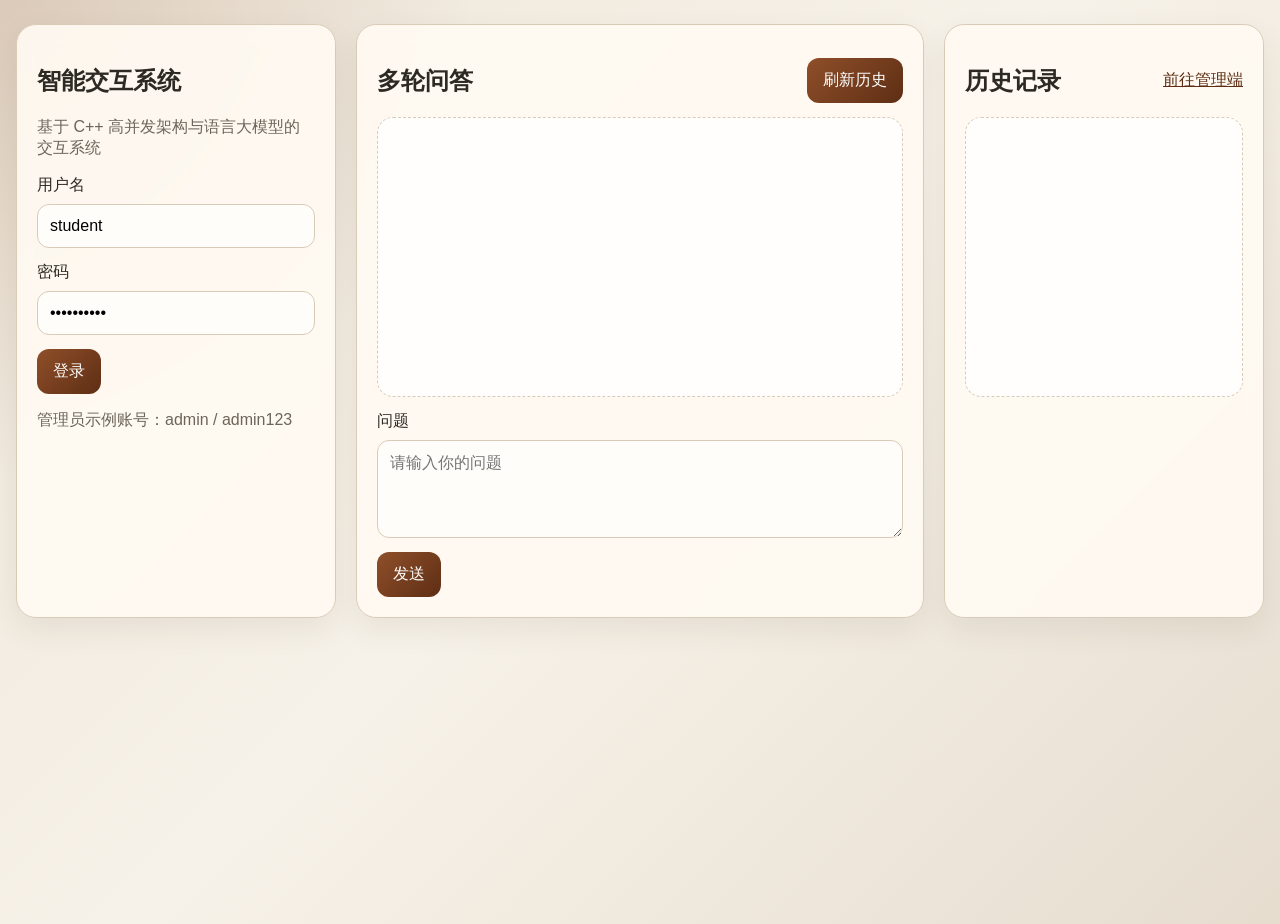
==== frontend/index.html @ c0322965 "feat: bootstrap graduation project first version" ====
<!DOCTYPE html>
<html lang="zh-CN">
<head>
  <meta charset="UTF-8">
  <meta name="viewport" content="width=device-width, initial-scale=1.0">
  <title>智能交互系统</title>
  <link rel="stylesheet" href="./styles.css">
</head>
<body>
  <main class="layout">
    <section class="panel auth-panel">
      <h1>智能交互系统</h1>
      <p class="subtitle">基于 C++ 高并发架构与语言大模型的交互系统</p>
      <div class="form-row">
        <label>用户名</label>
        <input id="username" value="student">
      </div>
      <div class="form-row">
        <label>密码</label>
        <input id="password" type="password" value="student123">
      </div>
      <button id="login-btn">登录</button>
      <p id="auth-status" class="status"></p>
      <p class="hint">管理员示例账号：admin / admin123</p>
    </section>

    <section class="panel chat-panel">
      <div class="panel-header">
        <h2>多轮问答</h2>
        <button id="load-history-btn">刷新历史</button>
      </div>
      <div id="chat-log" class="chat-log"></div>
      <div class="form-row">
        <label>问题</label>
        <textarea id="message" rows="4" placeholder="请输入你的问题"></textarea>
      </div>
      <button id="send-btn">发送</button>
    </section>

    <section class="panel history-panel">
      <div class="panel-header">
        <h2>历史记录</h2>
        <a href="./admin.html">前往管理端</a>
      </div>
      <div id="history-list" class="history-list"></div>
    </section>
  </main>
  <script src="./app.js"></script>
</body>
</html>
---- frontend/styles.css ----
:root {
  --bg: #f1ede5;
  --panel: #fffaf2;
  --line: #d8ccb8;
  --text: #2d2a24;
  --muted: #6b655a;
  --brand: #8f4f2a;
  --brand-strong: #5e2e14;
}

* {
  box-sizing: border-box;
}

body {
  margin: 0;
  font-family: "Microsoft YaHei", sans-serif;
  background:
    radial-gradient(circle at top left, rgba(143, 79, 42, 0.18), transparent 30%),
    linear-gradient(135deg, #ece5d8, #f7f2e9 48%, #e6ddcf);
  color: var(--text);
  min-height: 100vh;
}

.layout {
  width: min(1280px, calc(100vw - 32px));
  margin: 24px auto;
  display: grid;
  gap: 20px;
  grid-template-columns: 320px 1fr 320px;
}

.admin-layout {
  grid-template-columns: repeat(3, 1fr);
}

.panel {
  background: rgba(255, 250, 242, 0.92);
  border: 1px solid var(--line);
  border-radius: 20px;
  padding: 20px;
  box-shadow: 0 12px 30px rgba(68, 45, 20, 0.08);
  backdrop-filter: blur(8px);
}

.subtitle,
.hint,
.status {
  color: var(--muted);
}

.panel-header {
  display: flex;
  justify-content: space-between;
  align-items: center;
}

.form-row {
  display: flex;
  flex-direction: column;
  gap: 8px;
  margin: 14px 0;
}

input,
textarea,
button {
  font: inherit;
}

input,
textarea {
  width: 100%;
  border: 1px solid var(--line);
  border-radius: 12px;
  padding: 12px;
  background: #fffdf9;
}

button {
  border: none;
  border-radius: 12px;
  padding: 12px 16px;
  background: linear-gradient(135deg, var(--brand), var(--brand-strong));
  color: white;
  cursor: pointer;
}

.chat-log,
.history-list {
  min-height: 280px;
  max-height: 520px;
  overflow: auto;
  display: flex;
  flex-direction: column;
  gap: 12px;
  padding: 12px;
  border: 1px dashed var(--line);
  border-radius: 16px;
  background: rgba(255, 255, 255, 0.7);
}

.message-card {
  border-radius: 14px;
  padding: 12px;
  background: #fff;
  border: 1px solid rgba(143, 79, 42, 0.16);
}

.message-card h4 {
  margin: 0 0 8px;
}

a {
  color: var(--brand-strong);
}

@media (max-width: 1080px) {
  .layout,
  .admin-layout {
    grid-template-columns: 1fr;
  }
}
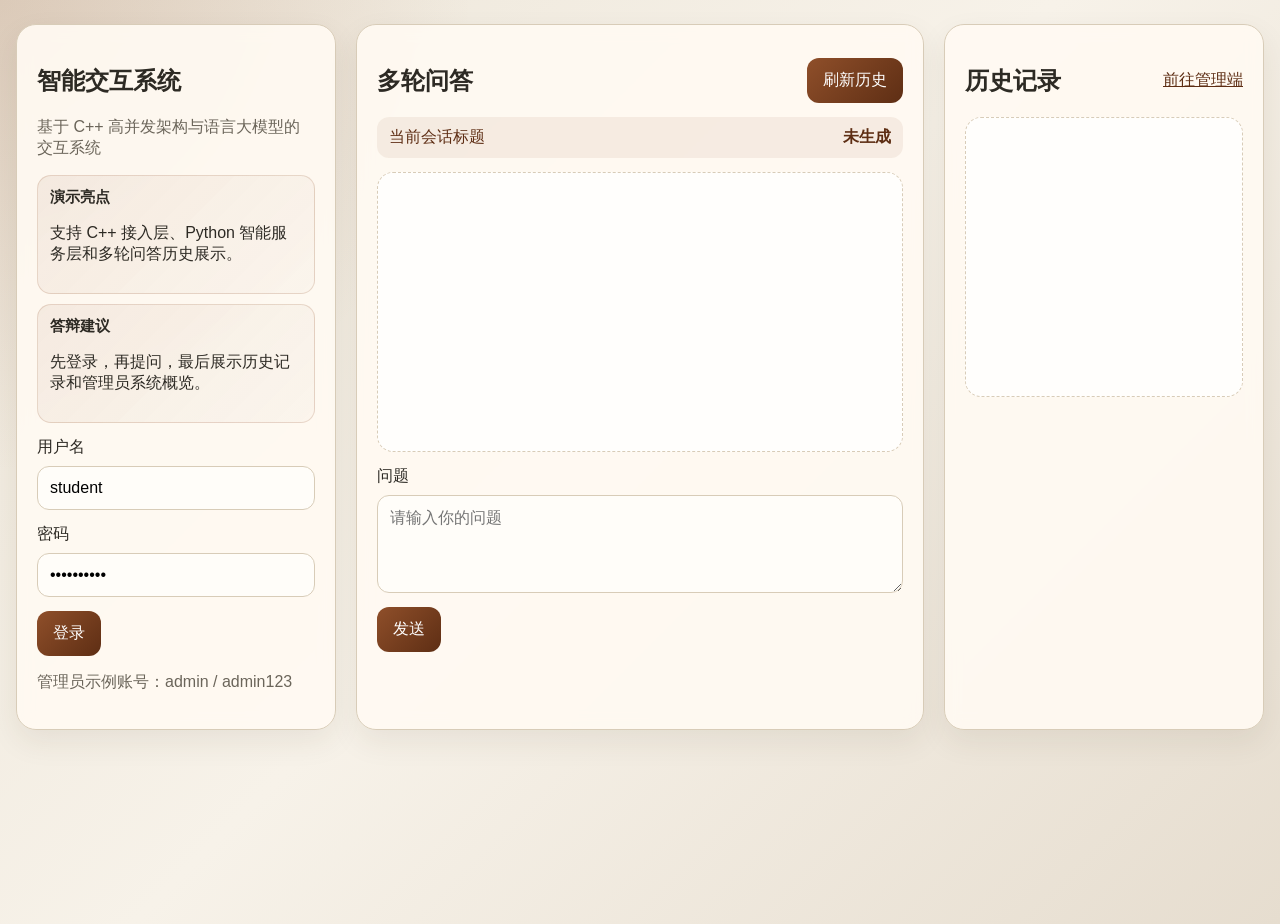
==== commit 21b2055a: "feat: polish demo frontend and thesis figures" ====
--- a/frontend/index.html
+++ b/frontend/index.html
@@ -11,6 +11,16 @@
     <section class="panel auth-panel">
       <h1>智能交互系统</h1>
       <p class="subtitle">基于 C++ 高并发架构与语言大模型的交互系统</p>
+      <div class="demo-grid">
+        <article class="demo-card">
+          <h3>演示亮点</h3>
+          <p>支持 C++ 接入层、Python 智能服务层和多轮问答历史展示。</p>
+        </article>
+        <article class="demo-card">
+          <h3>答辩建议</h3>
+          <p>先登录，再提问，最后展示历史记录和管理员系统概览。</p>
+        </article>
+      </div>
       <div class="form-row">
         <label>用户名</label>
         <input id="username" value="student">
@@ -28,6 +38,10 @@
       <div class="panel-header">
         <h2>多轮问答</h2>
         <button id="load-history-btn">刷新历史</button>
+      </div>
+      <div class="session-title">
+        <span>当前会话标题</span>
+        <strong id="session-title-value">未生成</strong>
       </div>
       <div id="chat-log" class="chat-log"></div>
       <div class="form-row">
--- a/frontend/styles.css
+++ b/frontend/styles.css
@@ -49,10 +49,40 @@
   color: var(--muted);
 }
 
+.demo-grid {
+  display: grid;
+  grid-template-columns: 1fr;
+  gap: 10px;
+  margin: 16px 0 8px;
+}
+
+.demo-card {
+  background: linear-gradient(135deg, rgba(143, 79, 42, 0.08), rgba(94, 46, 20, 0.02));
+  border: 1px solid rgba(143, 79, 42, 0.18);
+  border-radius: 14px;
+  padding: 12px;
+}
+
+.demo-card h3 {
+  margin: 0 0 6px;
+  font-size: 15px;
+}
+
 .panel-header {
   display: flex;
   justify-content: space-between;
   align-items: center;
+}
+
+.session-title {
+  display: flex;
+  justify-content: space-between;
+  align-items: center;
+  margin: 0 0 14px;
+  padding: 10px 12px;
+  border-radius: 12px;
+  background: rgba(143, 79, 42, 0.08);
+  color: var(--brand-strong);
 }
 
 .form-row {
@@ -100,6 +130,11 @@
   background: rgba(255, 255, 255, 0.7);
 }
 
+.overview-cards {
+  display: grid;
+  grid-template-columns: repeat(auto-fit, minmax(160px, 1fr));
+}
+
 .message-card {
   border-radius: 14px;
   padding: 12px;
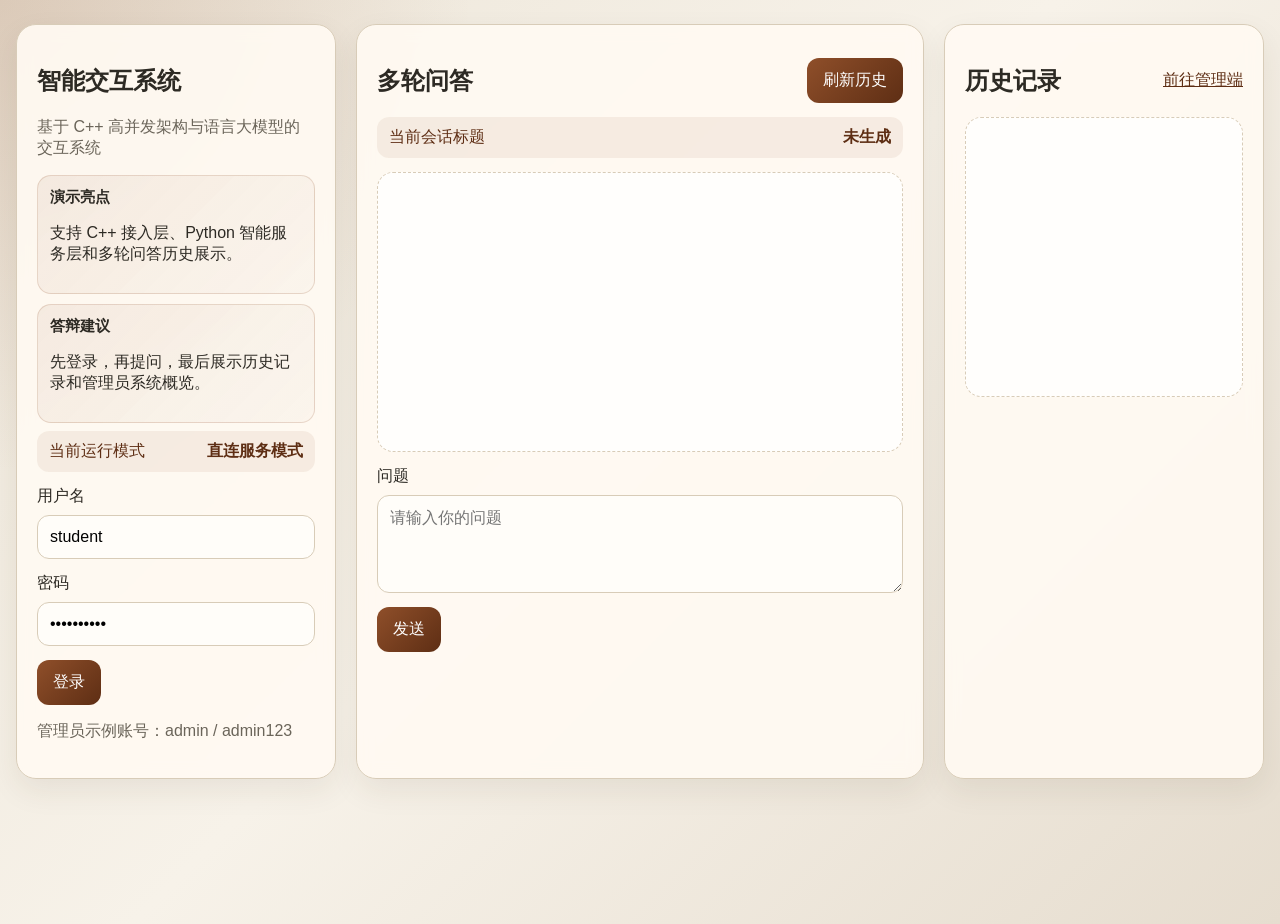
==== commit 918c8054: "feat: add cross-environment runtime support" ====
--- a/frontend/index.html
+++ b/frontend/index.html
@@ -20,6 +20,10 @@
           <h3>答辩建议</h3>
           <p>先登录，再提问，最后展示历史记录和管理员系统概览。</p>
         </article>
+      </div>
+      <div class="session-title">
+        <span>当前运行模式</span>
+        <strong id="runtime-mode-value">未检测</strong>
       </div>
       <div class="form-row">
         <label>用户名</label>
@@ -59,6 +63,7 @@
       <div id="history-list" class="history-list"></div>
     </section>
   </main>
+  <script src="./config.js"></script>
   <script src="./app.js"></script>
 </body>
 </html>
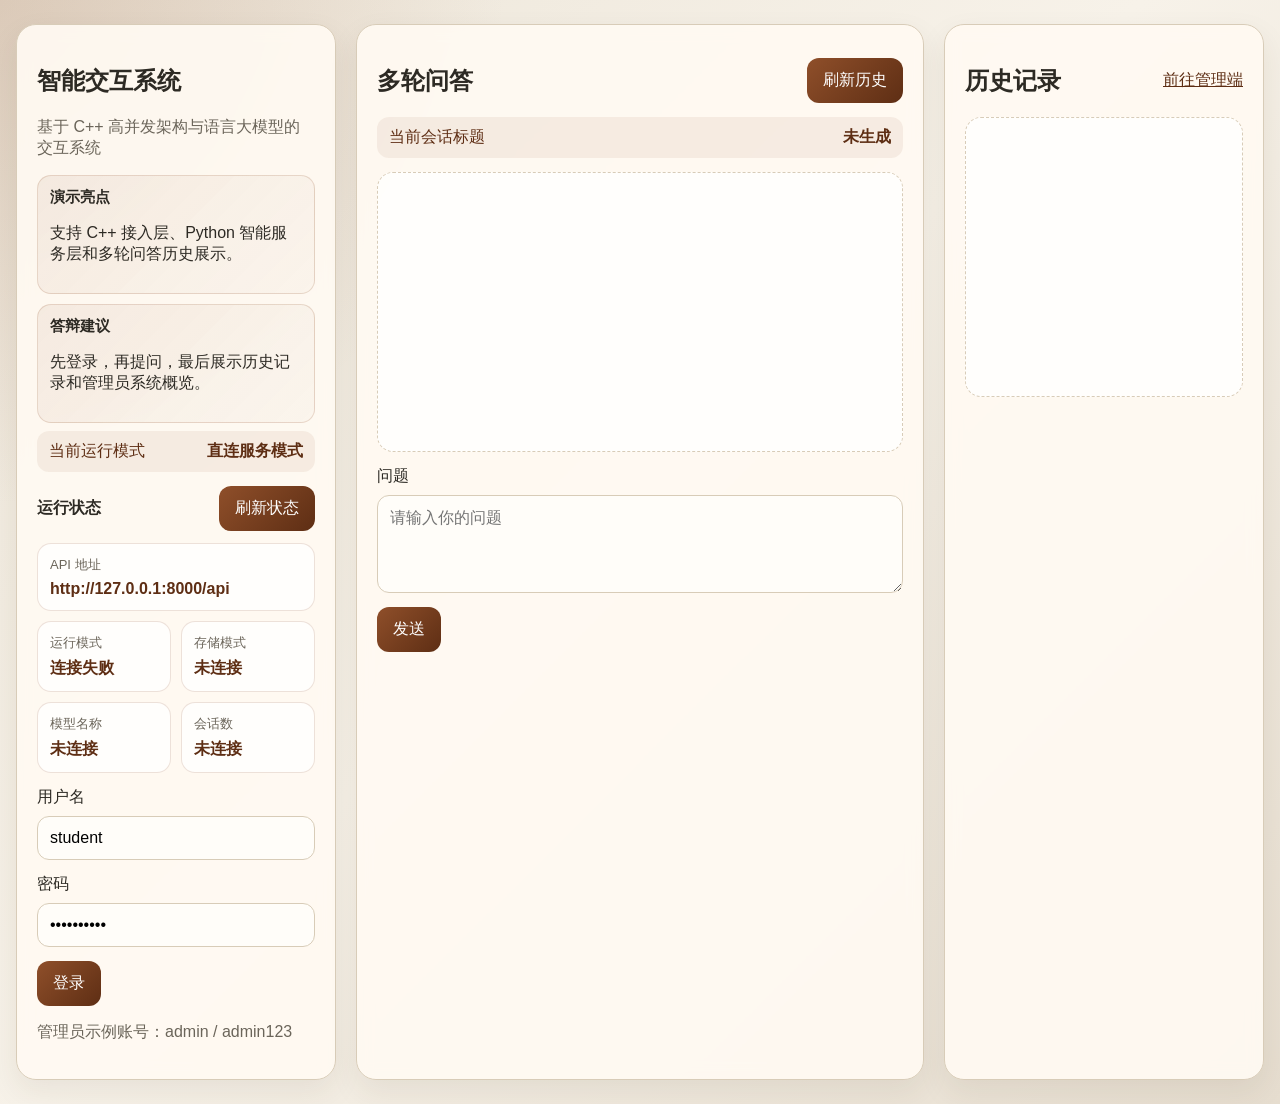
==== commit bdec8080: "feat: polish frontend demo status panels" ====
--- a/frontend/index.html
+++ b/frontend/index.html
@@ -24,6 +24,34 @@
       <div class="session-title">
         <span>当前运行模式</span>
         <strong id="runtime-mode-value">未检测</strong>
+      </div>
+      <div class="runtime-status">
+        <div class="panel-header">
+          <h2>运行状态</h2>
+          <button id="refresh-health-btn">刷新状态</button>
+        </div>
+        <div class="status-grid">
+          <article class="status-card wide">
+            <span>API 地址</span>
+            <strong id="api-base-value">未检测</strong>
+          </article>
+          <article class="status-card">
+            <span>运行模式</span>
+            <strong id="health-runtime-mode">未检测</strong>
+          </article>
+          <article class="status-card">
+            <span>存储模式</span>
+            <strong id="health-storage-mode">未检测</strong>
+          </article>
+          <article class="status-card">
+            <span>模型名称</span>
+            <strong id="health-model-name">未检测</strong>
+          </article>
+          <article class="status-card">
+            <span>会话数</span>
+            <strong id="health-session-count">未检测</strong>
+          </article>
+        </div>
       </div>
       <div class="form-row">
         <label>用户名</label>
--- a/frontend/styles.css
+++ b/frontend/styles.css
@@ -85,6 +85,47 @@
   color: var(--brand-strong);
 }
 
+.runtime-status {
+  margin: 14px 0;
+}
+
+.runtime-status h2 {
+  margin: 0;
+  font-size: 16px;
+}
+
+.status-grid {
+  display: grid;
+  grid-template-columns: repeat(2, minmax(0, 1fr));
+  gap: 10px;
+  margin-top: 12px;
+}
+
+.status-card {
+  min-width: 0;
+  border: 1px solid rgba(143, 79, 42, 0.16);
+  border-radius: 14px;
+  padding: 12px;
+  background: rgba(255, 255, 255, 0.74);
+}
+
+.status-card.wide {
+  grid-column: 1 / -1;
+}
+
+.status-card span {
+  display: block;
+  color: var(--muted);
+  font-size: 13px;
+  margin-bottom: 6px;
+}
+
+.status-card strong {
+  display: block;
+  overflow-wrap: anywhere;
+  color: var(--brand-strong);
+}
+
 .form-row {
   display: flex;
   flex-direction: column;
@@ -146,6 +187,13 @@
   margin: 0 0 8px;
 }
 
+.metric-card p {
+  margin: 0;
+  font-size: 24px;
+  font-weight: 700;
+  color: var(--brand-strong);
+}
+
 a {
   color: var(--brand-strong);
 }
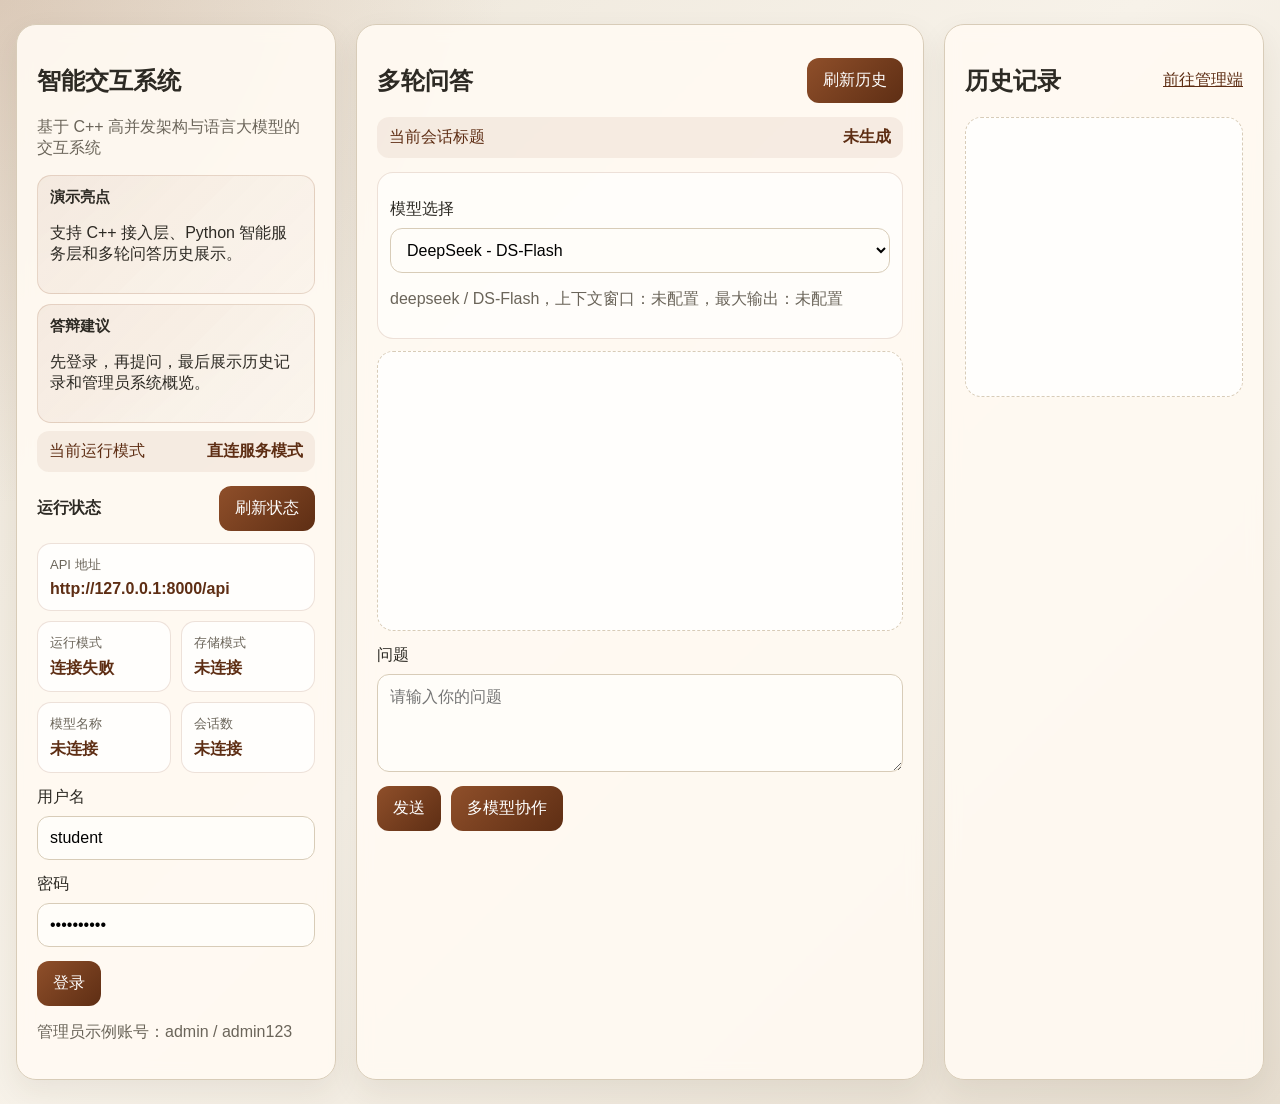
==== commit 890c67ad: "feat: add real llm model switching collaboration" ====
--- a/frontend/index.html
+++ b/frontend/index.html
@@ -75,12 +75,24 @@
         <span>当前会话标题</span>
         <strong id="session-title-value">未生成</strong>
       </div>
+      <div class="model-switcher">
+        <div class="form-row">
+          <label>模型选择</label>
+          <select id="model-select">
+            <option value="">正在加载模型...</option>
+          </select>
+        </div>
+        <p id="model-meta" class="hint">模型信息加载后可在这里查看上下文和最大输出。</p>
+      </div>
       <div id="chat-log" class="chat-log"></div>
       <div class="form-row">
         <label>问题</label>
         <textarea id="message" rows="4" placeholder="请输入你的问题"></textarea>
       </div>
-      <button id="send-btn">发送</button>
+      <div class="button-row">
+        <button id="send-btn">发送</button>
+        <button id="collaborate-btn" type="button">多模型协作</button>
+      </div>
     </section>
 
     <section class="panel history-panel">
--- a/frontend/styles.css
+++ b/frontend/styles.css
@@ -135,12 +135,14 @@
 
 input,
 textarea,
+select,
 button {
   font: inherit;
 }
 
 input,
-textarea {
+textarea,
+select {
   width: 100%;
   border: 1px solid var(--line);
   border-radius: 12px;
@@ -157,6 +159,20 @@
   cursor: pointer;
 }
 
+.button-row {
+  display: flex;
+  gap: 10px;
+  flex-wrap: wrap;
+}
+
+.model-switcher {
+  margin: 12px 0;
+  padding: 12px;
+  border: 1px solid rgba(143, 79, 42, 0.16);
+  border-radius: 16px;
+  background: rgba(255, 255, 255, 0.58);
+}
+
 .chat-log,
 .history-list {
   min-height: 280px;
